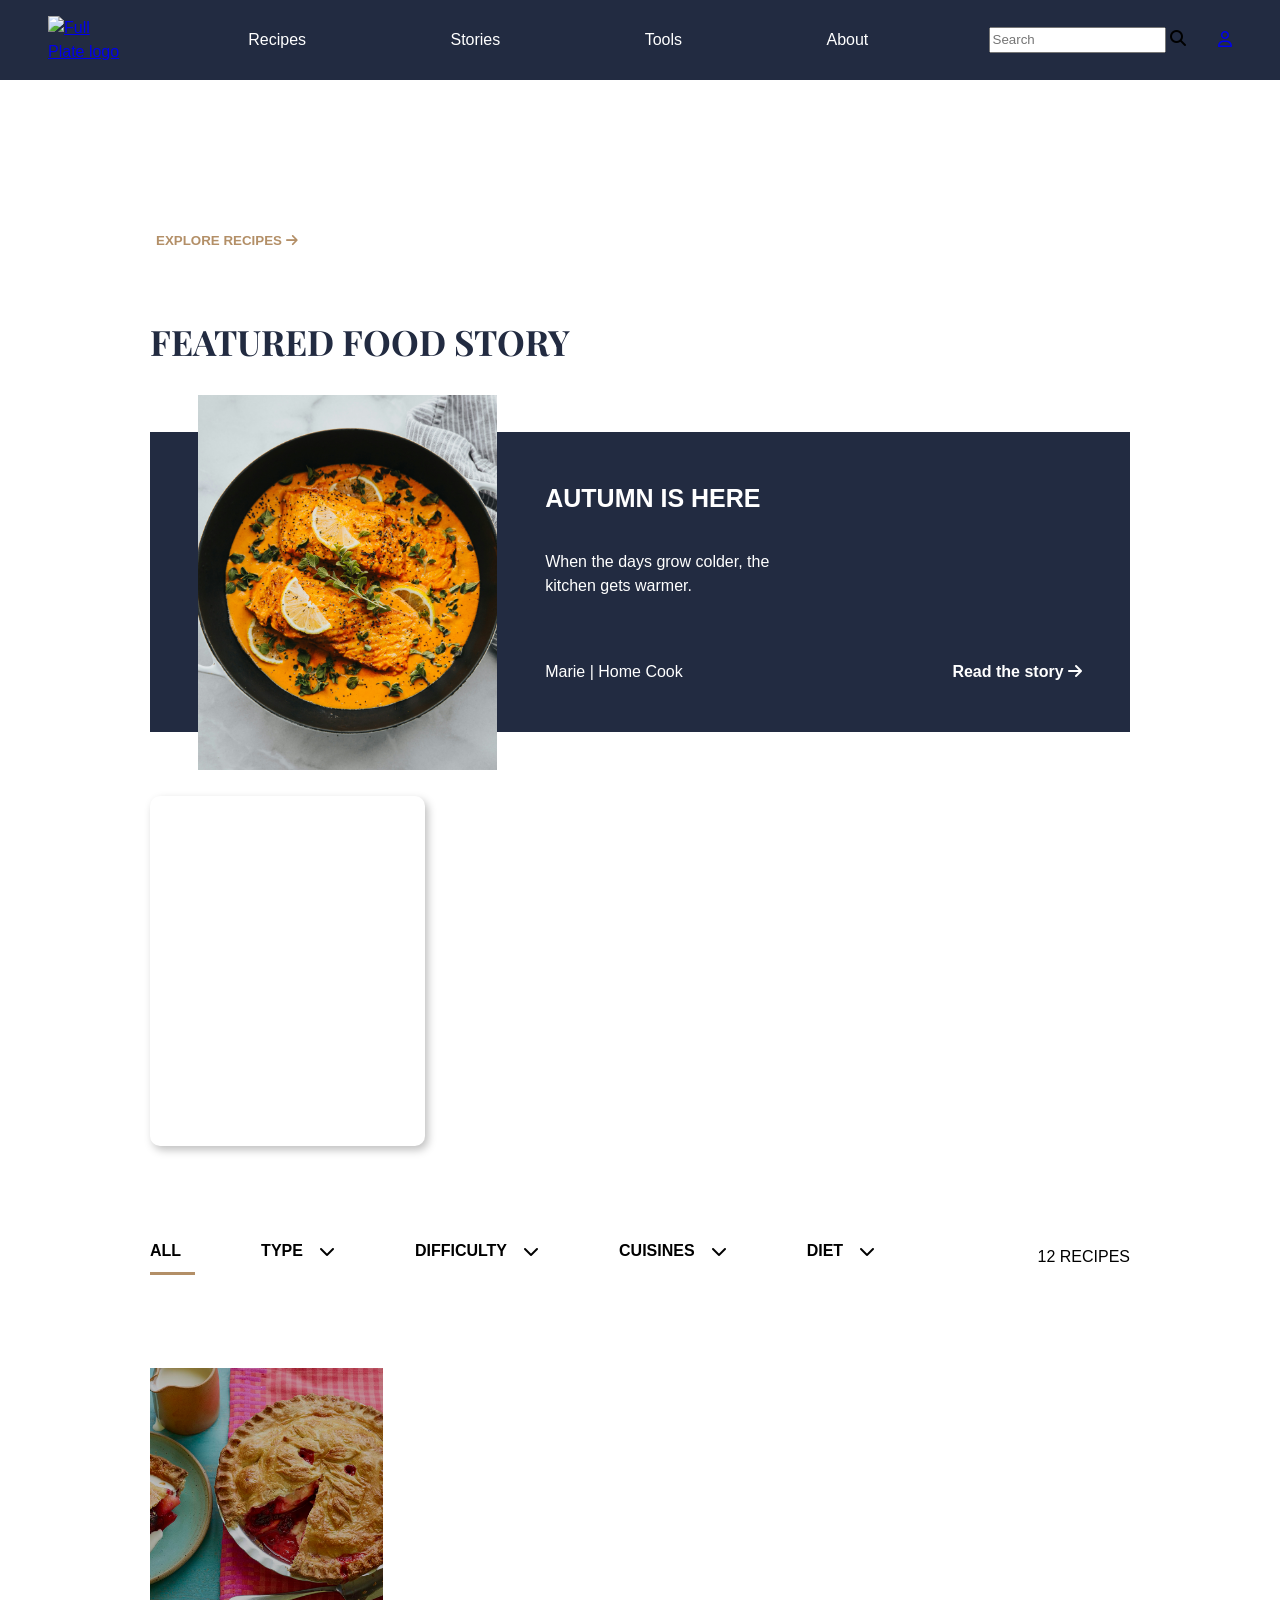
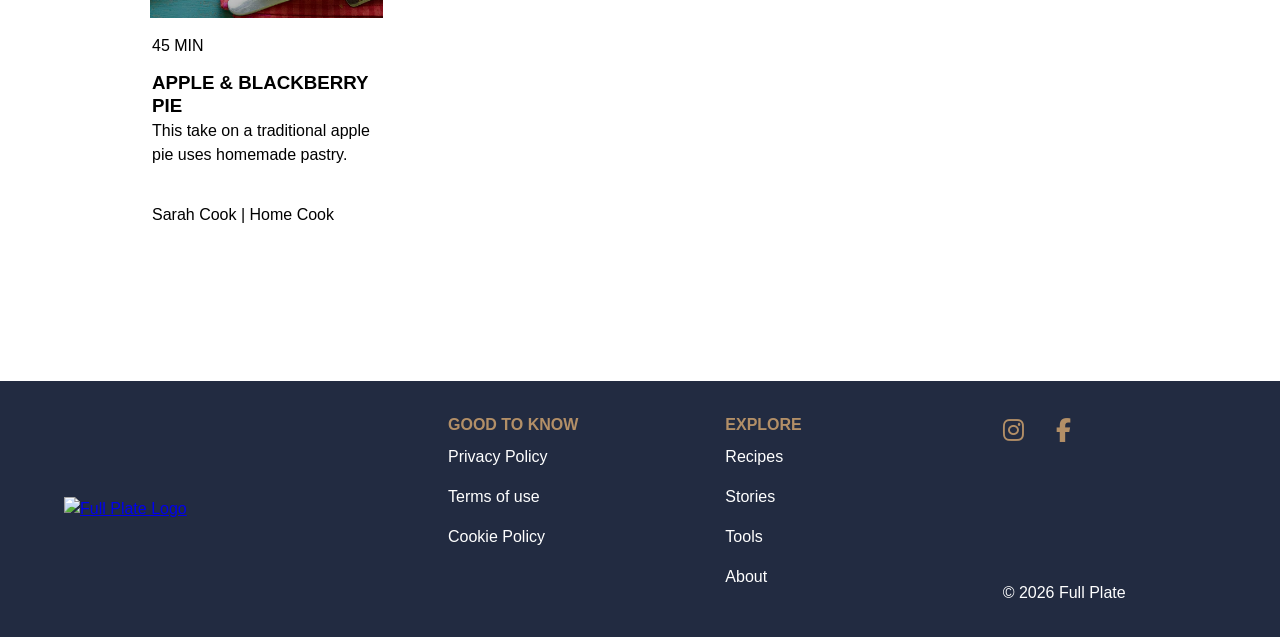
==== index.html @ bb994a10 "Recipe filter skabelon" ====
<!DOCTYPE html>
<html lang="en">

<head>
	<meta charset="UTF-8">
	<meta name="viewport" content="width=device-width, initial-scale=1.0">
	<link rel="stylesheet" href="./style.css">
	<link rel="stylesheet" href="https://cdnjs.cloudflare.com/ajax/libs/font-awesome/6.7.2/css/all.min.css">
	<script src="./assets/js/app.js" defer></script>
	<title>Full Plate</title>
</head>

<body>

	<header class="header">
		<nav class="nav">

			<!-- Logo -->
			<a href="#" class="logo">
				<img src="./assets/img/logo.svg" alt="Full Plate logo">
			</a>

			<!-- Navigation -->
			<ul class="nav-links">
				<li class="current-menu-item"><a href="#">Recipes</a></li>
				<li><a href="#">Stories</a></li>
				<li><a href="#">Tools</a></li>
				<li><a href="#">About</a></li>
			</ul>

			<!-- Search + login -->
			<div class="nav-actions">

				<div class="search">
					<input type="search" placeholder="Search">
					<i class="fa-solid fa-magnifying-glass"></i>
				</div>

				<a href="#" class="user-login">
					<i class="fa-regular fa-user"></i>
				</a>

			</div>

		</nav>
	</header>

	<main>

		<button class="btn"><a href="#" class="btn-arrow">EXPLORE RECIPES
				<i class="fa-solid fa-arrow-right"></i></a></button>


		<h2>FEATURED FOOD STORY</h2>
		<!-- Blå card boks -->
		<div class="blue-card">

			<img class="blue-card-img" src="./assets/img/autumn.jpg" alt="Autumn food">

			<div class="blue-box">

				<div class="blue-box-text">
					<h3>AUTUMN IS HERE</h3>
					<p>
						When the days grow colder, the<br>
						kitchen gets warmer.
					</p>
				</div>

				<div class="blue-box-bottom">
					<p>Marie | Home Cook</p>
					<a href="#" class="btn-arrow blue-card-link">
						Read the story
						<i class="fa-solid fa-arrow-right"></i>
					</a>
				</div>
			</div>

		</div>



		<!-- Focused Entry Points Card -->
		<div class="fep-card-container">
			<article class="fep-card-content">
				<div class="fep-card-text">
					<h3>CHICKEN W. LEMON</h3>
					<p>60 MIN | NIGELLA LAWSON</p>
				</div>
			</article>
			<!-- 		<article class="fep-card-content">
			<div class="fep-card-text">
				<h3>CHICKEN W. LEMON</h3>
				<p>60 MIN | NIGELLA LAWSON</p>
			</div>
		</article>
		<article class="fep-card-content">
			<div class="fep-card-text">
				<h3>CHICKEN W. LEMON</h3>
				<p>60 MIN | NIGELLA LAWSON</p>
			</div>
		</article>
		<article class="fep-card-content">
			<div class="fep-card-text">
				<h3>CHICKEN W. LEMON</h3>
				<p>60 MIN | NIGELLA LAWSON</p>
			</div>
		</article> -->
		</div>

		<!-- Filtre -->
		<div class="recipe-filter" aria-label="Filter recipes">
			<div class="recipe-filter-options">
				<button class="filter-button active" type="button">ALL</button>
				<button class="filter-button" type="button">TYPE<i class="fa-solid fa-chevron-down"></i></button>
				<button class="filter-button" type="button">DIFFICULTY<i class="fa-solid fa-chevron-down"></i></button>
				<button class="filter-button" type="button">CUISINES<i class="fa-solid fa-chevron-down"></i></button>
				<button class="filter-button" type="button">DIET<i class="fa-solid fa-chevron-down"></i></button>
			</div>
			<p class="recipe-count">12 RECIPES</p>
		</div>

		<!-- Cards til recipes -->
		<div class="recipes-cards-container">

			<article class="recipe-card">
				<div class="recipe-card-img"></div>
				<div class="recipe-card-text">
					<p>45 MIN</p>
					<h3>APPLE & BLACKBERRY PIE</h3>
					<p>This take on a traditional apple pie uses homemade pastry.</p>

					<div>
						<p>Sarah Cook | Home Cook</p>

						<a href="#" aria-label="Read Apple & Blackberry Pie">
							<i class="fa-solid fa-arrow-right"></i>
						</a>
					</div>
				</div>
			</article>
			<!-- 		<article class="recipe-card">
			<div class="recipe-card-img"></div>
			<div class="recipe-card-text">
				<p>45 MIN</p>
				<h3>APPLE & BLACKBERRY PIE</h3>
				<p>This take on a traditional apple pie uses homemade pastry.</p>

				<div>
					<p>Sarah Cook | Home Cook</p>

					<a href="#" aria-label="Read Apple & Blackberry Pie">
						<i class="fa-solid fa-arrow-right"></i>
					</a>
				</div>
			</div>
		</article>
		<article class="recipe-card">
			<div class="recipe-card-img"></div>
			<div class="recipe-card-text">
				<p>45 MIN</p>
				<h3>APPLE & BLACKBERRY PIE</h3>
				<p>This take on a traditional apple pie uses homemade pastry.</p>

				<div>
					<p>Sarah Cook | Home Cook</p>

					<a href="#" aria-label="Read Apple & Blackberry Pie">
						<i class="fa-solid fa-arrow-right"></i>
					</a>
				</div>
			</div>
		</article>
		<article class="recipe-card">
			<div class="recipe-card-img"></div>
			<div class="recipe-card-text">
				<p>45 MIN</p>
				<h3>APPLE & BLACKBERRY PIE</h3>
				<p>This take on a traditional apple pie uses homemade pastry.</p>

				<div>
					<p>Sarah Cook | Home Cook</p>

					<a href="#" aria-label="Read Apple & Blackberry Pie">
						<i class="fa-solid fa-arrow-right"></i>
					</a>
				</div>
			</div>
		</article> -->
		</div>
	</main>
	<footer class="site-footer">

		<div class="footer-content">

			<div class="footer-logo">
				<a href="index.html">
					<img src="./assets/img/full-plate-logo-offwhite.svg" alt="Full Plate Logo">
				</a>
			</div>

			<nav class="footer-column" aria-label="Good to know">
				<h3>GOOD TO KNOW</h3>

				<ul>
					<li><a href="#">Privacy Policy</a></li>
					<li><a href="#">Terms of use</a></li>
					<li><a href="#">Cookie Policy</a></li>
				</ul>
			</nav>

			<nav class="footer-column" aria-label="Explore">
				<h3>EXPLORE</h3>

				<ul>
					<li><a href="#">Recipes</a></li>
					<li><a href="#">Stories</a></li>
					<li><a href="#">Tools</a></li>
					<li><a href="#">About</a></li>
				</ul>
			</nav>

			<div class="footer-right">

				<div class="footer-socials">
					<a href="#" aria-label="Instagram">
						<i class="fa-brands fa-instagram"></i>
					</a>

					<a href="#" aria-label="Facebook">
						<i class="fa-brands fa-facebook-f"></i>
					</a>
				</div>

				<p>&copy; 2026 Full Plate</p>

			</div>

		</div>

	</footer>
</body>

</html>
---- style.css ----
/* Font */
@import url('https://fonts.googleapis.com/css2?family=Playfair+Display:ital,wght@0,400..900;1,400..900&display=swap');

/* General styling */
body {
    padding: 0;
    margin: 0;
    font-family: "Roboto", sans-serif;
}

* {
    box-sizing: border-box;
    line-height: 1.5;
    margin: 0;
}

main {
    max-width: 1200px;
    margin: 150px;
}

:root {
    --navy: #222B41;
    --offWhite: #FFFAEC;
    --camel: #B38F67;
    --white: #ffff;
    --black: #0000;
    --smallGap: 1rem;
    --mediumGap: 2rem;
    --largeGap: 3rem;
    --largestGap: 4rem;
    --h1Size: 60px;
    --h2Size: 35px;
    --h3Size: 25px;
}

/* Styling af  */
.btn {
    display: flex;
    gap: var(--mediumGap);
    border: none;
    background: none;
}

.btn-arrow {
    color: var(--camel);
    text-decoration: none;
    font-weight: 700;
    font-family: "Roboto", sans-serif;
}

/* Hover-effekt og markering af den aktive side i navigationen */
.current-menu-item a,
.current-menu-item a:hover {
    color: var(--camel);
}

/* Tekst styling */


h2 {
    font-size: var(--h2Size);
    margin: var(--largestGap) 0 var(--mediumGap) 0;
    color: var(--navy);
    font-family: "Playfair Display", serif;
}

/* Blå boks med billede */

.blue-card {
    display: flex;
    width: 100%;
    height: 300px;
    padding-left: var(--largeGap);
    background-color: var(--navy);

    /* så billedet ikke overlapper andet på siden */
    margin-top: var(--largestGap);
}

.blue-card-img {
    width: 50%;
    height: 375px;
    object-fit: cover;

    position: relative;
    top: -37.5px;
    /* Note til os selv - (fordi height på card er 300px og billedet er 375px) */
}

.blue-box {
    width: 100%;
    background-color: var(--navy);
    color: var(--white);
    padding: var(--largeGap);

    display: flex;
    flex-direction: column;
    justify-content: space-between;
}

.blue-box h3 {
    font-size: var(--h3Size);
    margin: 0 0 var(--mediumGap) 0;
}


.blue-box-bottom {
    display: flex;
    justify-content: space-between;
    align-items: center;
}

.btn-arrow.blue-card-link {
    color: var(--white);
    text-decoration: none;
}

.btn-arrow.blue-card-link:hover {
    color: var(--camel);
    transform: translateY(-3px);
    transition: all 0.3s ease;
}

/* Blå boks slutter */

/* Header start */


.header {
    width: 100%;
    background-color: var(--navy);
    padding: var(--smallGap) var(--largeGap);
}

.nav {
    display: flex;
    align-items: center;
    gap: var(--largeGap);
}

.logo img {
    width: 80px;
    display: block;
}

.nav-links {
    display: flex;
    align-items: center;
    justify-content: space-around;
    flex: 1;

    list-style: none;
    margin: 0;
    padding: 0;
}

.nav-links a {
    color: var(--white);
    text-decoration: none;
}

.nav-links a:hover {
    color: var(--camel);
}

.nav-actions {
    display: flex;
    align-items: center;
    gap: var(--mediumGap);
}

/* header slut */
/* Focused Entry Points cards */
.fep-card-container {
    display: grid;
    grid-template-columns: repeat(4, 275px);
    width: 100%;
    max-width: none;
    justify-content: space-between;
    margin-top: var(--largestGap);
}

.fep-card-content {
    position: relative;
    height: 350px;
    background-image: linear-gradient(rgba(0, 0, 0, 0.4)), url("./assets/img/chicken\ in\ a\ pot.jpg");
    background-size: cover;
    background-position: center;
    background-repeat: no-repeat;
    border-radius: 10px;
    overflow: hidden;
    box-shadow: 3px 4px 8px rgba(0, 0, 0, 0.25);
}

.fep-card-text {
    position: absolute;
    left: 20px;
    right: 20px;
    bottom: 30px;
    z-index: 1;
    color: white;
}

.fep-card-text h3 {
    margin: 0 0 5px;
    font-size: larger;
    font-weight: 700;
}

.fep-card-text p {
    margin: 0;
    font-weight: 400;
    font-size: small;
}

/* Recipe cards */
/* Placering af alle recipe cards */
.recipes-cards-container {
    display: grid;
    grid-template-columns: repeat(4, 1fr);
    gap: var(--smallGap);
    width: 100%;
}

/* Det enkelte card */
.recipe-card {
    width: 100%;
}

/* Cardets billede */
.recipe-card-img {
    width: 100%;
    height: 250px;
    background-image:
        linear-gradient(rgba(0, 0, 0, 0.25), rgba(0, 0, 0, 0.25)),
        url("./assets/img/apple_and_blackberry_pie_80942_16x9.jpg");
    background-size: cover;
    background-position: center;
    background-repeat: no-repeat;
}

.recipe-card-text {
    padding: 16px 2px 0;
}

.recipe-card-text>p:first-child {
    margin: 0 0 14px;
    font-weight: 400;
}

.recipe-card-text h3 {
    margin: 0 0 2px;
    line-height: 1.2;
    font-weight: 600;
}

.recipe-card-text>p:nth-of-type(2) {
    min-height: 48px;
    margin: 0 0 16px;
}

.recipe-card-text>div {
    display: flex;
    align-items: center;
    justify-content: space-between;
    gap: var(--smallGap);
    padding-top: 14px;
    border-top: 1px solid var(--black);
}

.recipe-card-text>div p {
    margin: 0;
}

.recipe-card-text>div a {
    color: var(--black);
    font-size: 22px;
    text-decoration: none;
}

/* Recipe filter */
.recipe-filter {
    display: flex;
    align-items: center;
    justify-content: space-between;
    width: 100%;
    padding: 28px 0;
    border-top: 1px solid var(--black);
    border-bottom: 1px solid var(--black);
    margin: var(--largestGap) 0;
}

.recipe-filter-options {
    display: flex;
    align-items: center;
    gap: 80px;
}

.filter-button {
    position: relative;
    display: flex;
    align-items: center;
    gap: var(--smallGap);
    padding: 0 0 12px;
    color: black;
    background: none;
    border: none;
    font-family: inherit;
    font-weight: 600;
    font-size: 16px;
    cursor: pointer;
}

.filter-button i {
    font-size: 16px;
}

.filter-button.active::after {
    content: "";
    position: absolute;
    left: 0;
    bottom: 0;
    width: 45px;
    height: 3px;
    background-color: var(--camel);
}

.recipe-count {
    margin: 0;
    font-weight: 400;
    white-space: nowrap;
    font-size: 16px;
}

/* Footer */
.site-footer {
    background-color: var(--navy);
    color: var(--white);
    padding: 32px 5%;
}

.footer-content {
    display: grid;
    grid-template-columns: 1.5fr 1fr 1fr 1fr;
    gap: var(--largestGap);

    width: 100%;
    max-width: 1400px;
    min-height: 170px;
    margin: 0 auto;
}

.footer-logo {
    display: flex;
    align-items: center;
}

.footer-logo img {
    width: 145px;
    height: auto;
    display: block;
}

.footer-column h3 {
    margin: 0 0 8px;
    color: var(--camel);
    font-size: 16px;
    font-weight: 600;
}

.footer-column ul {
    margin: 0;
    padding: 0;
    list-style: none;
}

.footer-column li {
    margin-bottom: var(--smallGap);
}

.footer-column a {
    color: white;
    text-decoration: none;
}

.footer-column a:hover {
    color: #c79b61;
}

.footer-right {
    display: flex;
    flex-direction: column;
    justify-content: space-between;
}

.footer-socials {
    display: flex;
    gap: var(--mediumGap);
}

.footer-socials a {
    color: var(--camel);
    font-size: 24px;
    text-decoration: none;
}

.footer-socials a:hover {
    color: var(--white);
}

.footer-right p {
    margin: 0;
}
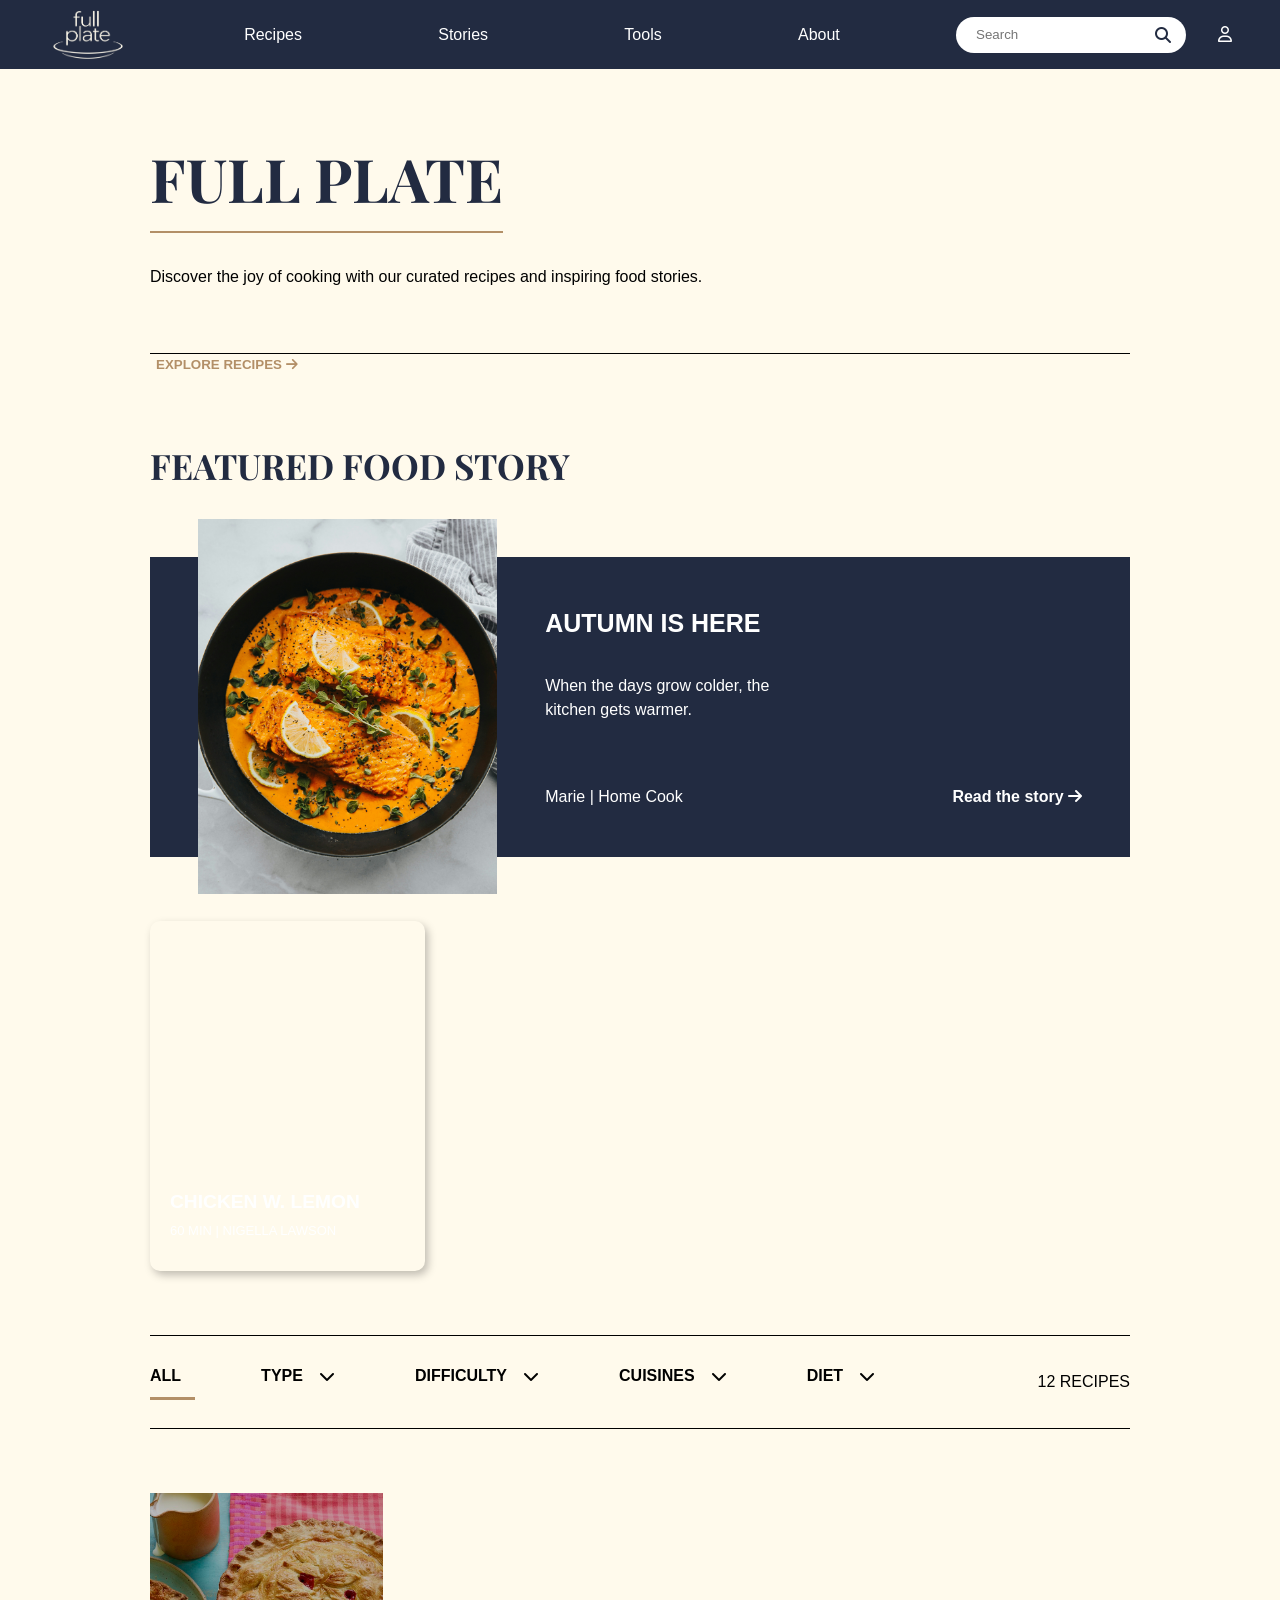
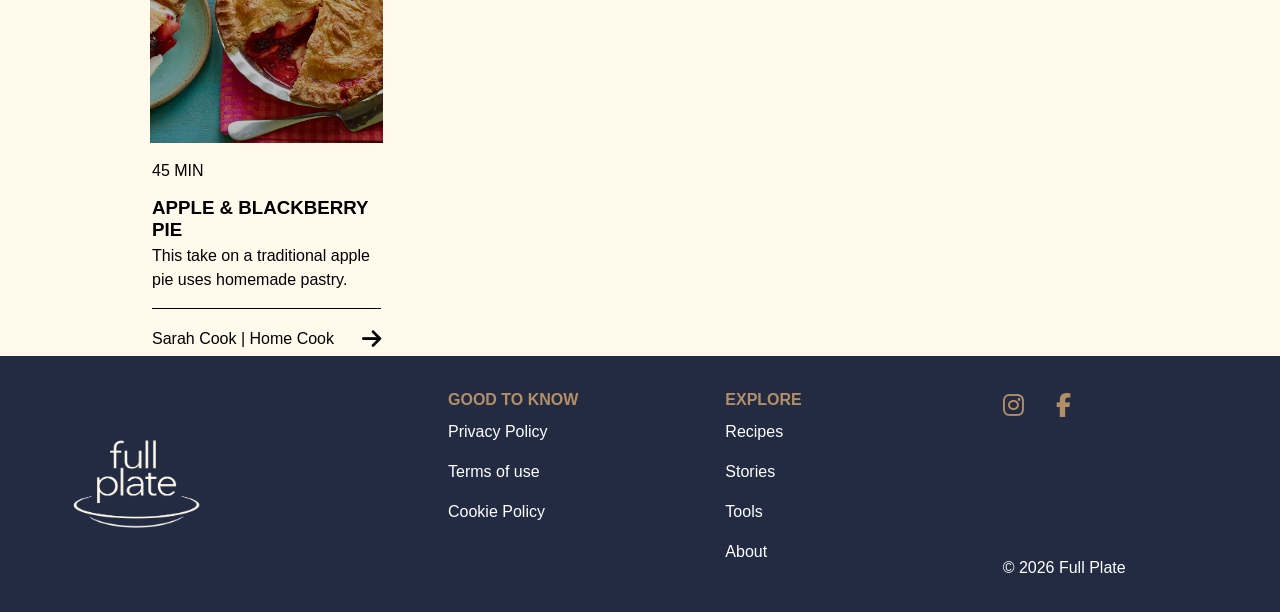
==== commit 2a325a22: "Merge pull request #12 from Freja137/FREJA Recipe filter skabelon" ====
--- a/index.html
+++ b/index.html
@@ -17,7 +17,7 @@
 
 			<!-- Logo -->
 			<a href="#" class="logo">
-				<img src="./assets/img/logo.svg" alt="Full Plate logo">
+				<img src="./assets/img/fullplate-logo-offwhite.svg" alt="Full Plate logo">
 			</a>
 
 			<!-- Navigation -->
@@ -46,6 +46,13 @@
 	</header>
 
 	<main>
+
+		<article class="hero">
+			<div class="hero-text">
+				<h1>FULL PLATE</h1>
+				<p>Discover the joy of cooking with our curated recipes and inspiring food stories.</p>
+			</div>
+		</article>
 
 		<button class="btn"><a href="#" class="btn-arrow">EXPLORE RECIPES
 				<i class="fa-solid fa-arrow-right"></i></a></button>
@@ -195,7 +202,7 @@
 
 			<div class="footer-logo">
 				<a href="index.html">
-					<img src="./assets/img/full-plate-logo-offwhite.svg" alt="Full Plate Logo">
+					<img src="./assets/img/fullplate-logo-offwhite.svg" alt="Full Plate Logo">
 				</a>
 			</div>
 
--- a/style.css
+++ b/style.css
@@ -6,6 +6,7 @@
     padding: 0;
     margin: 0;
     font-family: "Roboto", sans-serif;
+    background-color: var(--offWhite);
 }
 
 * {
@@ -16,7 +17,7 @@
 
 main {
     max-width: 1200px;
-    margin: 150px;
+    margin: 0 150px;
 }
 
 :root {
@@ -24,7 +25,7 @@
     --offWhite: #FFFAEC;
     --camel: #B38F67;
     --white: #ffff;
-    --black: #0000;
+    --black: #000000;
     --smallGap: 1rem;
     --mediumGap: 2rem;
     --largeGap: 3rem;
@@ -34,7 +35,7 @@
     --h3Size: 25px;
 }
 
-/* Styling af  */
+/* Styling af */
 .btn {
     display: flex;
     gap: var(--mediumGap);
@@ -57,6 +58,16 @@
 
 /* Tekst styling */
 
+h1 {
+    font-size: var(--h1Size);
+    margin: var(--largestGap) 0 var(--mediumGap) 0;
+    color: var(--navy);
+    font-family: "Playfair Display", serif;
+
+    width: fit-content;
+    border-bottom: 2px solid var(--camel);
+    padding-bottom: 0.5rem;
+}
 
 h2 {
     font-size: var(--h2Size);
@@ -65,6 +76,13 @@
     font-family: "Playfair Display", serif;
 }
 
+
+/* hero start */
+.hero {
+    border-bottom: 1px solid var(--black);
+    padding-bottom: var(--largestGap);
+}
+
 /* Blå boks med billede */
 
 .blue-card {
@@ -130,7 +148,38 @@
 .header {
     width: 100%;
     background-color: var(--navy);
-    padding: var(--smallGap) var(--largeGap);
+    padding: 0.5rem var(--largeGap);
+
+
+    position: sticky;
+    top: 0;
+    z-index: 1000;
+
+    transition: background-color 0.3s ease;
+}
+
+/* når man scroller */
+
+.header.scrolled {
+    background-color: rgba(61, 60, 60, 0.15);
+
+}
+
+/* Navigation og ikon bliver camel */
+.header.scrolled .nav-links a {
+    color: var(--camel);
+}
+
+.header.scrolled .user-login {
+    color: var(--camel);
+}
+
+.header.scrolled .nav-links a:hover {
+    color: var(--white);
+}
+
+.header.scrolled .user-login:hover {
+    color: var(--white);
 }
 
 .nav {
@@ -164,10 +213,40 @@
     color: var(--camel);
 }
 
+.user-login:hover {
+    color: var(--camel);
+}
+
 .nav-actions {
     display: flex;
     align-items: center;
     gap: var(--mediumGap);
+}
+
+.search {
+    position: relative;
+}
+
+.search input {
+    width: 230px;
+    padding: 8px 40px 8px 20px;
+    border: none;
+    border-radius: 30px;
+    background-color: var(--white);
+    outline: none;
+}
+
+.search i {
+    position: absolute;
+    right: 15px;
+    top: 50%;
+    transform: translateY(-50%);
+    color: var(--navy);
+}
+
+.user-login {
+    color: var(--white);
+    text-decoration: none;
 }
 
 /* header slut */
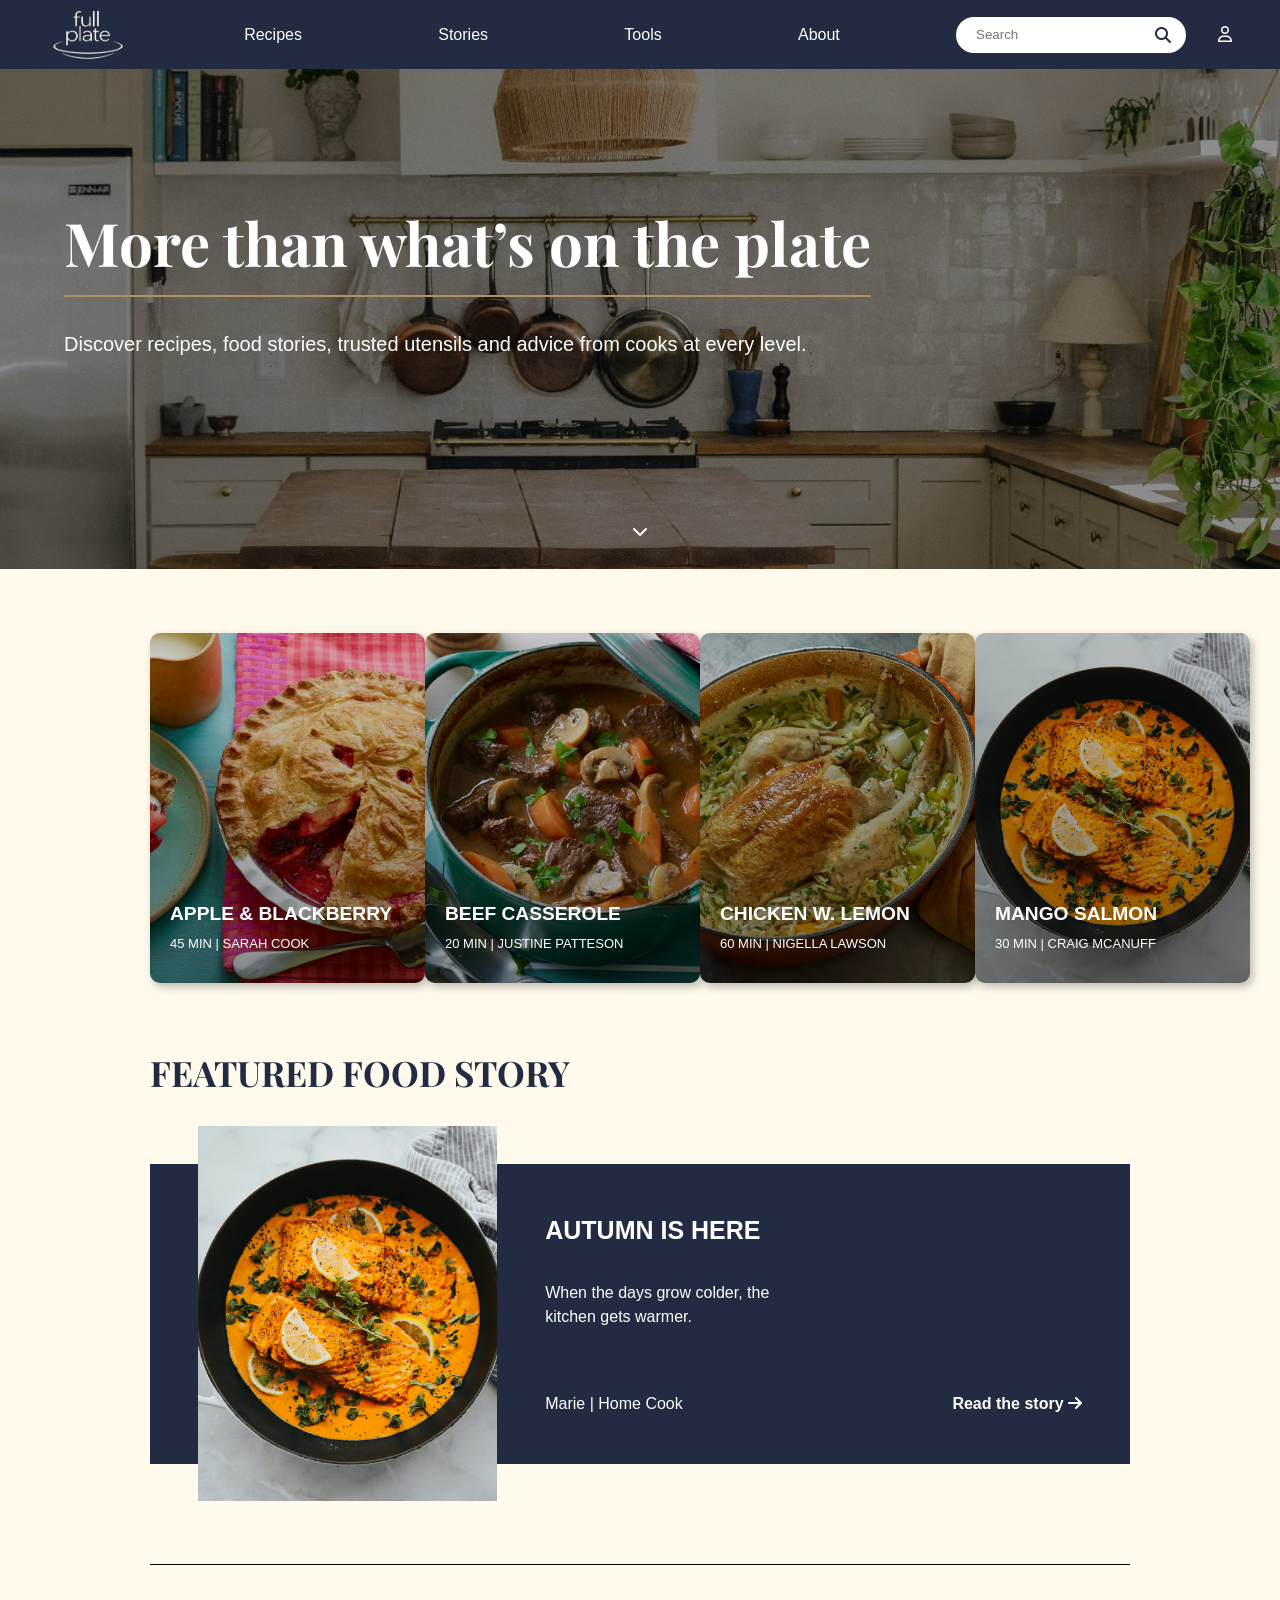
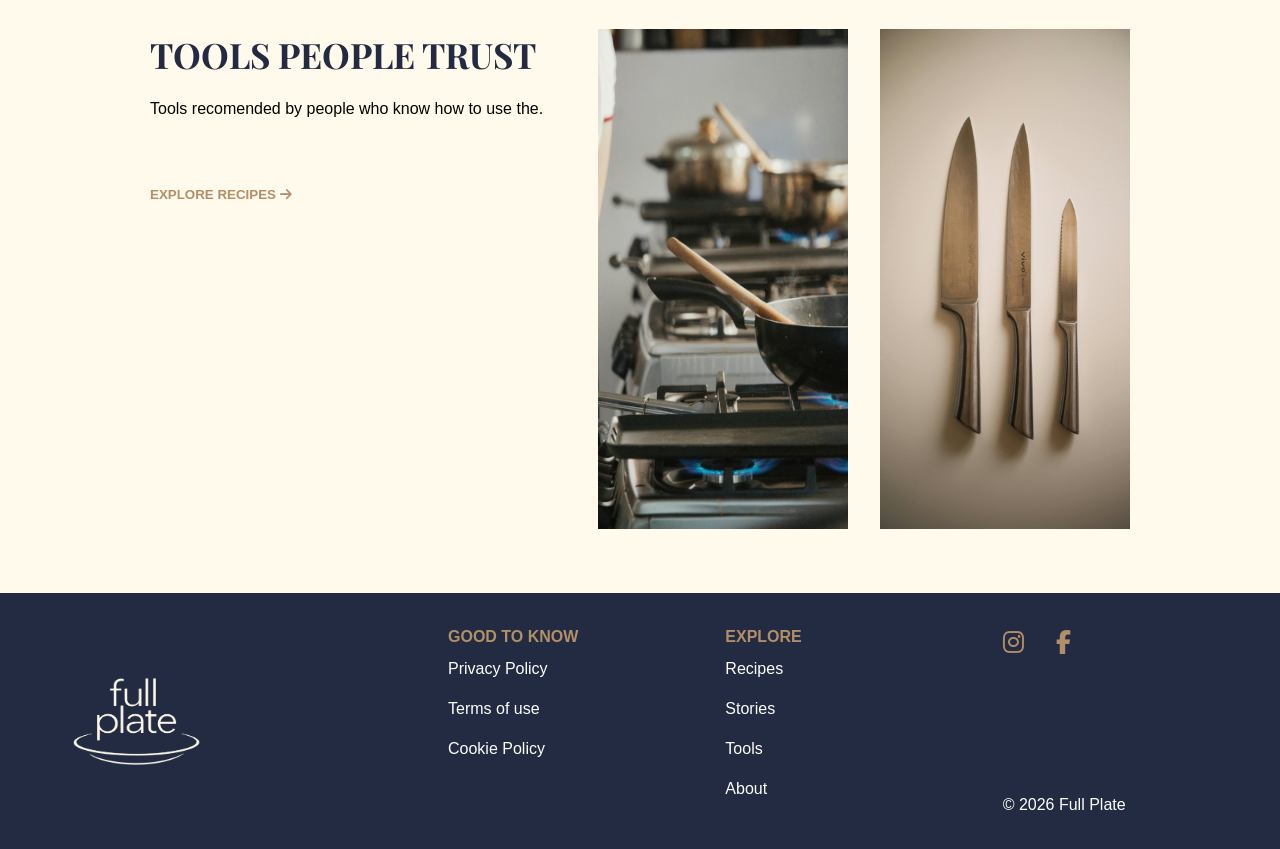
==== commit 04212018: "Færdig med Home page og start på recipe" ====
--- a/index.html
+++ b/index.html
@@ -11,7 +11,6 @@
 </head>
 
 <body>
-
 	<header class="header">
 		<nav class="nav">
 
@@ -22,7 +21,7 @@
 
 			<!-- Navigation -->
 			<ul class="nav-links">
-				<li class="current-menu-item"><a href="#">Recipes</a></li>
+				<li><a href="#">Recipes</a></li>
 				<li><a href="#">Stories</a></li>
 				<li><a href="#">Tools</a></li>
 				<li><a href="#">About</a></li>
@@ -45,18 +44,55 @@
 		</nav>
 	</header>
 
-	<main>
+	<section class="hero-homepage">
 
-		<article class="hero">
-			<div class="hero-text">
-				<h1>FULL PLATE</h1>
-				<p>Discover the joy of cooking with our curated recipes and inspiring food stories.</p>
-			</div>
-		</article>
+		<div class="hero-homepage-text">
+			<h1>More than what’s on the plate</h1>
 
-		<button class="btn"><a href="#" class="btn-arrow">EXPLORE RECIPES
-				<i class="fa-solid fa-arrow-right"></i></a></button>
+			<p>
+				Discover recipes, food stories, trusted utensils and advice
+				from cooks at every level.
+			</p>
+		</div>
 
+		<a href="#homepage-content" class="hero-scroll" aria-label="Scroll down">
+			<i class="fa-solid fa-chevron-down"></i>
+		</a>
+
+	</section>
+	<main id="homepage-content">
+		<!-- Focused Entry Points Card -->
+		<div class="fep-card-container">
+			<article class="fep-card-content">
+				<img class="fep-card-img" src="./assets/img/apple_and_blackberry_pie_80942_16x9.jpg"
+					alt="Apple and Blackberry Pie">
+				<div class="fep-card-text">
+					<h3>APPLE & BLACKBERRY</h3>
+					<p>45 MIN | SARAH COOK</p>
+				</div>
+			</article>
+			<article class="fep-card-content">
+				<img class="fep-card-img" src="./assets/img/beef casserole.jpg" alt="">
+				<div class="fep-card-text">
+					<h3>BEEF CASSEROLE</h3>
+					<p>20 MIN | JUSTINE PATTESON</p>
+				</div>
+			</article>
+			<article class="fep-card-content">
+				<img class="fep-card-img" src="./assets/img/chicken in a pot.jpg" alt="Chicken with lemon">
+				<div class="fep-card-text">
+					<h3>CHICKEN W. LEMON</h3>
+					<p>60 MIN | NIGELLA LAWSON</p>
+				</div>
+			</article>
+			<article class="fep-card-content">
+				<img class="fep-card-img" src="./assets/img/autumn.jpg" alt="">
+				<div class="fep-card-text">
+					<h3>MANGO SALMON</h3>
+					<p>30 MIN | CRAIG MCANUFF</p>
+				</div>
+			</article>
+		</div>
 
 		<h2>FEATURED FOOD STORY</h2>
 		<!-- Blå card boks -->
@@ -82,119 +118,22 @@
 					</a>
 				</div>
 			</div>
-
 		</div>
 
+		<section class="tools-homepage">
+			<article>
+				<h2>TOOLS PEOPLE TRUST</h2>
+				<p>Tools recomended by people who know how to use the.</p>
+				<button class="btn"><a href="#" class="btn-arrow">EXPLORE RECIPES
+						<i class="fa-solid fa-arrow-right"></i></a></button>
+			</article>
+			<div class="tool-img-container">
+				<img class="tool-img-hp" src="./assets/img/david-mendoza-pABS6t4UfVU-unsplash.jpg" alt="">
+				<img class="tool-img-hp" src="./assets/img/cosmin-ursea-_OczI1R8kBI-unsplash.jpg" alt="">
+			</div>
 
+		</section>
 
-		<!-- Focused Entry Points Card -->
-		<div class="fep-card-container">
-			<article class="fep-card-content">
-				<div class="fep-card-text">
-					<h3>CHICKEN W. LEMON</h3>
-					<p>60 MIN | NIGELLA LAWSON</p>
-				</div>
-			</article>
-			<!-- 		<article class="fep-card-content">
-			<div class="fep-card-text">
-				<h3>CHICKEN W. LEMON</h3>
-				<p>60 MIN | NIGELLA LAWSON</p>
-			</div>
-		</article>
-		<article class="fep-card-content">
-			<div class="fep-card-text">
-				<h3>CHICKEN W. LEMON</h3>
-				<p>60 MIN | NIGELLA LAWSON</p>
-			</div>
-		</article>
-		<article class="fep-card-content">
-			<div class="fep-card-text">
-				<h3>CHICKEN W. LEMON</h3>
-				<p>60 MIN | NIGELLA LAWSON</p>
-			</div>
-		</article> -->
-		</div>
-
-		<!-- Filtre -->
-		<div class="recipe-filter" aria-label="Filter recipes">
-			<div class="recipe-filter-options">
-				<button class="filter-button active" type="button">ALL</button>
-				<button class="filter-button" type="button">TYPE<i class="fa-solid fa-chevron-down"></i></button>
-				<button class="filter-button" type="button">DIFFICULTY<i class="fa-solid fa-chevron-down"></i></button>
-				<button class="filter-button" type="button">CUISINES<i class="fa-solid fa-chevron-down"></i></button>
-				<button class="filter-button" type="button">DIET<i class="fa-solid fa-chevron-down"></i></button>
-			</div>
-			<p class="recipe-count">12 RECIPES</p>
-		</div>
-
-		<!-- Cards til recipes -->
-		<div class="recipes-cards-container">
-
-			<article class="recipe-card">
-				<div class="recipe-card-img"></div>
-				<div class="recipe-card-text">
-					<p>45 MIN</p>
-					<h3>APPLE & BLACKBERRY PIE</h3>
-					<p>This take on a traditional apple pie uses homemade pastry.</p>
-
-					<div>
-						<p>Sarah Cook | Home Cook</p>
-
-						<a href="#" aria-label="Read Apple & Blackberry Pie">
-							<i class="fa-solid fa-arrow-right"></i>
-						</a>
-					</div>
-				</div>
-			</article>
-			<!-- 		<article class="recipe-card">
-			<div class="recipe-card-img"></div>
-			<div class="recipe-card-text">
-				<p>45 MIN</p>
-				<h3>APPLE & BLACKBERRY PIE</h3>
-				<p>This take on a traditional apple pie uses homemade pastry.</p>
-
-				<div>
-					<p>Sarah Cook | Home Cook</p>
-
-					<a href="#" aria-label="Read Apple & Blackberry Pie">
-						<i class="fa-solid fa-arrow-right"></i>
-					</a>
-				</div>
-			</div>
-		</article>
-		<article class="recipe-card">
-			<div class="recipe-card-img"></div>
-			<div class="recipe-card-text">
-				<p>45 MIN</p>
-				<h3>APPLE & BLACKBERRY PIE</h3>
-				<p>This take on a traditional apple pie uses homemade pastry.</p>
-
-				<div>
-					<p>Sarah Cook | Home Cook</p>
-
-					<a href="#" aria-label="Read Apple & Blackberry Pie">
-						<i class="fa-solid fa-arrow-right"></i>
-					</a>
-				</div>
-			</div>
-		</article>
-		<article class="recipe-card">
-			<div class="recipe-card-img"></div>
-			<div class="recipe-card-text">
-				<p>45 MIN</p>
-				<h3>APPLE & BLACKBERRY PIE</h3>
-				<p>This take on a traditional apple pie uses homemade pastry.</p>
-
-				<div>
-					<p>Sarah Cook | Home Cook</p>
-
-					<a href="#" aria-label="Read Apple & Blackberry Pie">
-						<i class="fa-solid fa-arrow-right"></i>
-					</a>
-				</div>
-			</div>
-		</article> -->
-		</div>
 	</main>
 	<footer class="site-footer">
 
--- a/style.css
+++ b/style.css
@@ -40,6 +40,7 @@
     display: flex;
     gap: var(--mediumGap);
     border: none;
+    padding: 0;
     background: none;
 }
 
@@ -263,13 +264,24 @@
 .fep-card-content {
     position: relative;
     height: 350px;
-    background-image: linear-gradient(rgba(0, 0, 0, 0.4)), url("./assets/img/chicken\ in\ a\ pot.jpg");
-    background-size: cover;
-    background-position: center;
-    background-repeat: no-repeat;
     border-radius: 10px;
     overflow: hidden;
     box-shadow: 3px 4px 8px rgba(0, 0, 0, 0.25);
+}
+
+.fep-card-img {
+    display: block;
+    width: 100%;
+    height: 100%;
+    object-fit: cover;
+    object-position: center;
+}
+
+.fep-card-content::after {
+    content: "";
+    position: absolute;
+    inset: 0;
+    background: linear-gradient(to bottom, rgba(0, 0, 0, 0.15), rgba(0, 0, 0, 0.45));
 }
 
 .fep-card-text {
@@ -300,6 +312,7 @@
     grid-template-columns: repeat(4, 1fr);
     gap: var(--smallGap);
     width: 100%;
+    margin-bottom: var(--largestGap.);
 }
 
 /* Det enkelte card */
@@ -311,12 +324,8 @@
 .recipe-card-img {
     width: 100%;
     height: 250px;
-    background-image:
-        linear-gradient(rgba(0, 0, 0, 0.25), rgba(0, 0, 0, 0.25)),
-        url("./assets/img/apple_and_blackberry_pie_80942_16x9.jpg");
-    background-size: cover;
+    object-fit: cover;
     background-position: center;
-    background-repeat: no-repeat;
 }
 
 .recipe-card-text {
@@ -490,4 +499,104 @@
 
 .footer-right p {
     margin: 0;
-}+}
+
+/* ISABELLA START */
+/* Food stories start */
+
+/* Food stories slut */
+/* ISABELLA SLUT */
+
+/* FREJA START */
+/* HP start */
+.hero-homepage {
+    position: relative;
+    align-items: center;
+    width: 100%;
+    min-height: 500px;
+    padding: var(--largestGap);
+    background-image: linear-gradient(rgba(0, 0, 0, 0.42), rgba(0, 0, 0, 0.42)), url("./assets/img/sosey-interiors-YABErdnJPGc-unsplash.jpg");
+    background-size: cover;
+    background-position: center;
+    background-repeat: no-repeat;
+}
+
+.hero-homepage-text h1 {
+    color: var(--white);
+    font-size: var(--h1Size);
+}
+
+.hero-homepage-text p {
+    font-size: 20px;
+    font-weight: 300;
+}
+
+.hero-homepage-text {
+    width: 100%;
+    max-width: 900px;
+    color: var(--white);
+}
+
+.hero-scroll i {
+    animation: bounce 1.5s ease-in-out infinite;
+}
+
+.hero-scroll {
+    color: var(--white);
+    position: absolute;
+    bottom: 25px;
+    left: 50%;
+    transform: translateX(-50%);
+    text-decoration: none;
+    opacity: 1;
+    transition: opacity 0.4s ease;
+}
+
+/* Hoppende pil */
+@keyframes bounce {
+
+    0%,
+    100% {
+        transform: translateY(0);
+    }
+
+    50% {
+        transform: translateY(10px);
+    }
+}
+
+.scrolled {
+    opacity: 0;
+    pointer-events: none;
+}
+
+.tools-homepage {
+    display: flex;
+    justify-content: space-between;
+    margin-bottom: var(--largestGap);
+    margin-top: 100px;
+    padding-top: var(--largestGap);
+    border-top: 1px solid var(--black);
+}
+
+.tools-homepage h2 {
+    margin-top: 0;
+    margin-bottom: var(--smallGap);
+}
+
+.tool-img-container {
+    display: flex;
+    gap: var(--mediumGap);
+}
+
+.tool-img-hp {
+    width: 250px;
+    height: 500px;
+}
+
+.tools-homepage p {
+    padding-bottom: var(--largestGap);
+}
+
+/* HP slut */
+/* FREJA SLUT */
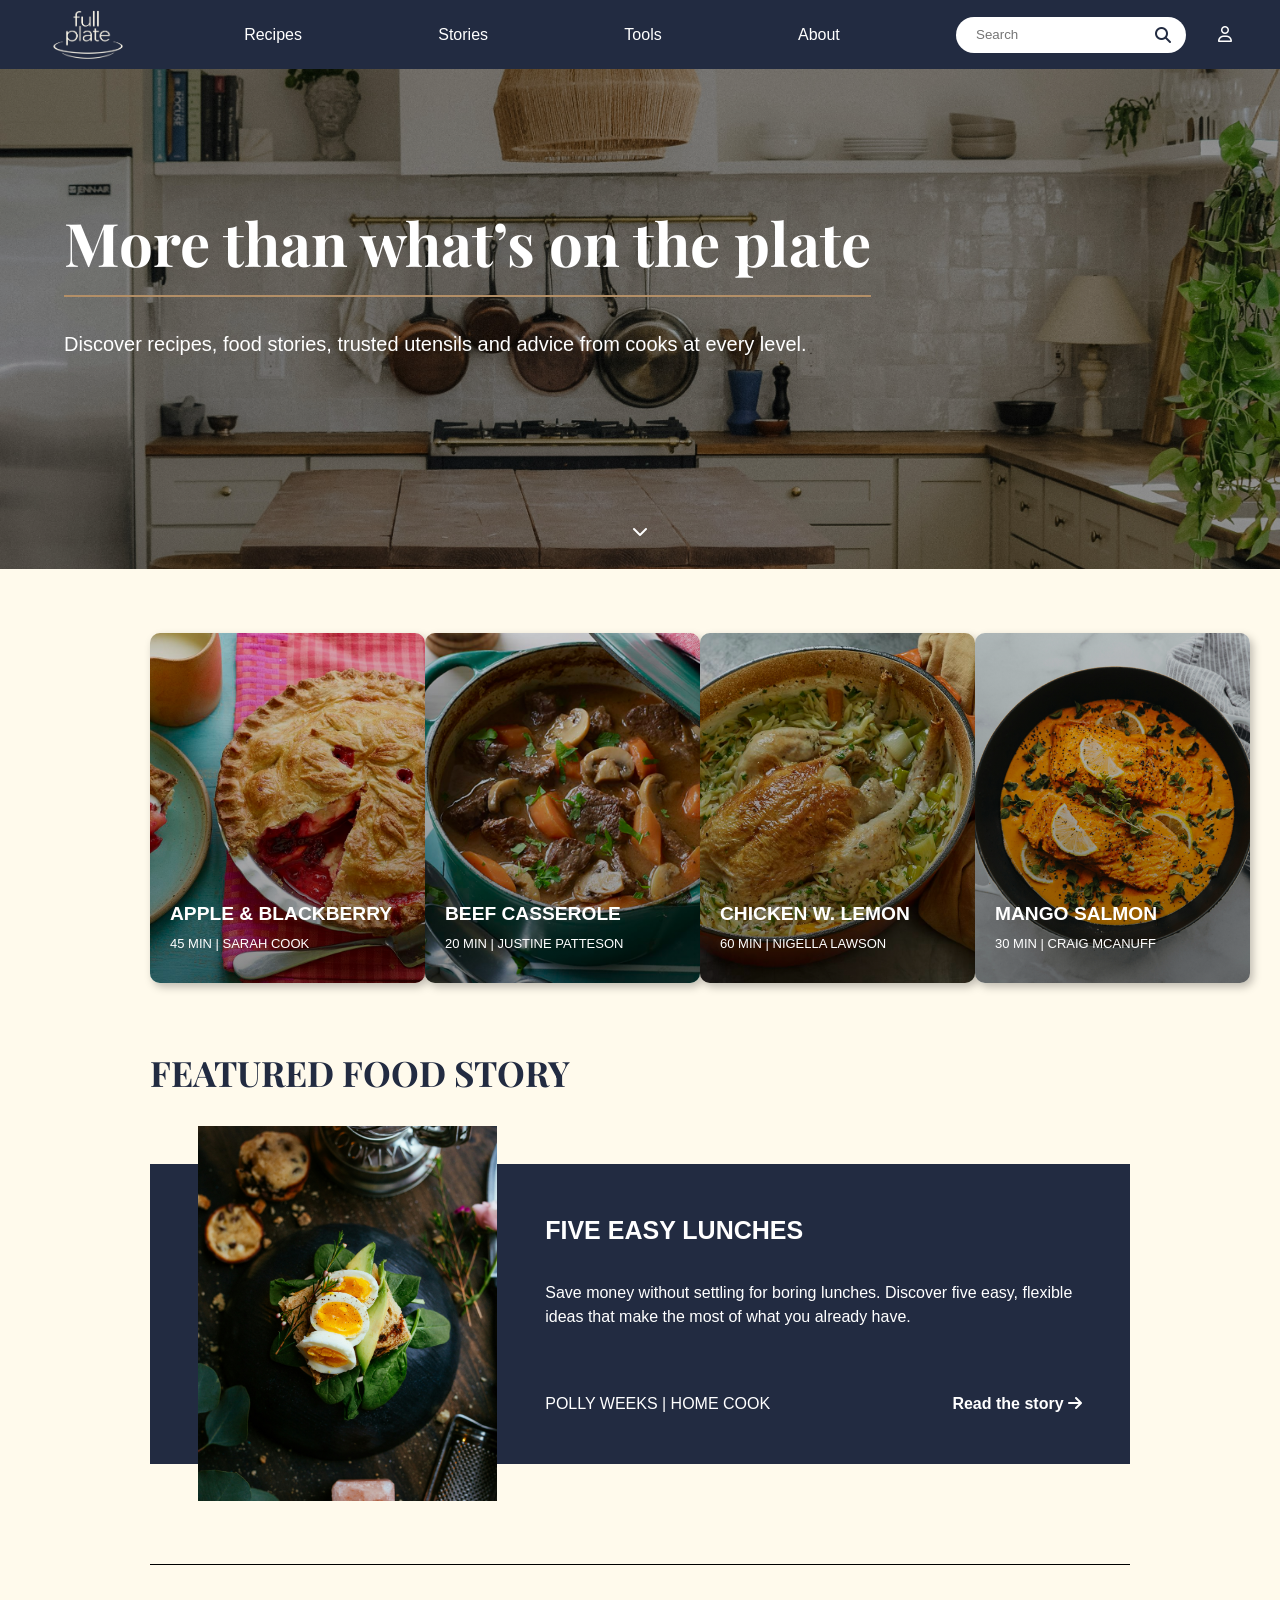
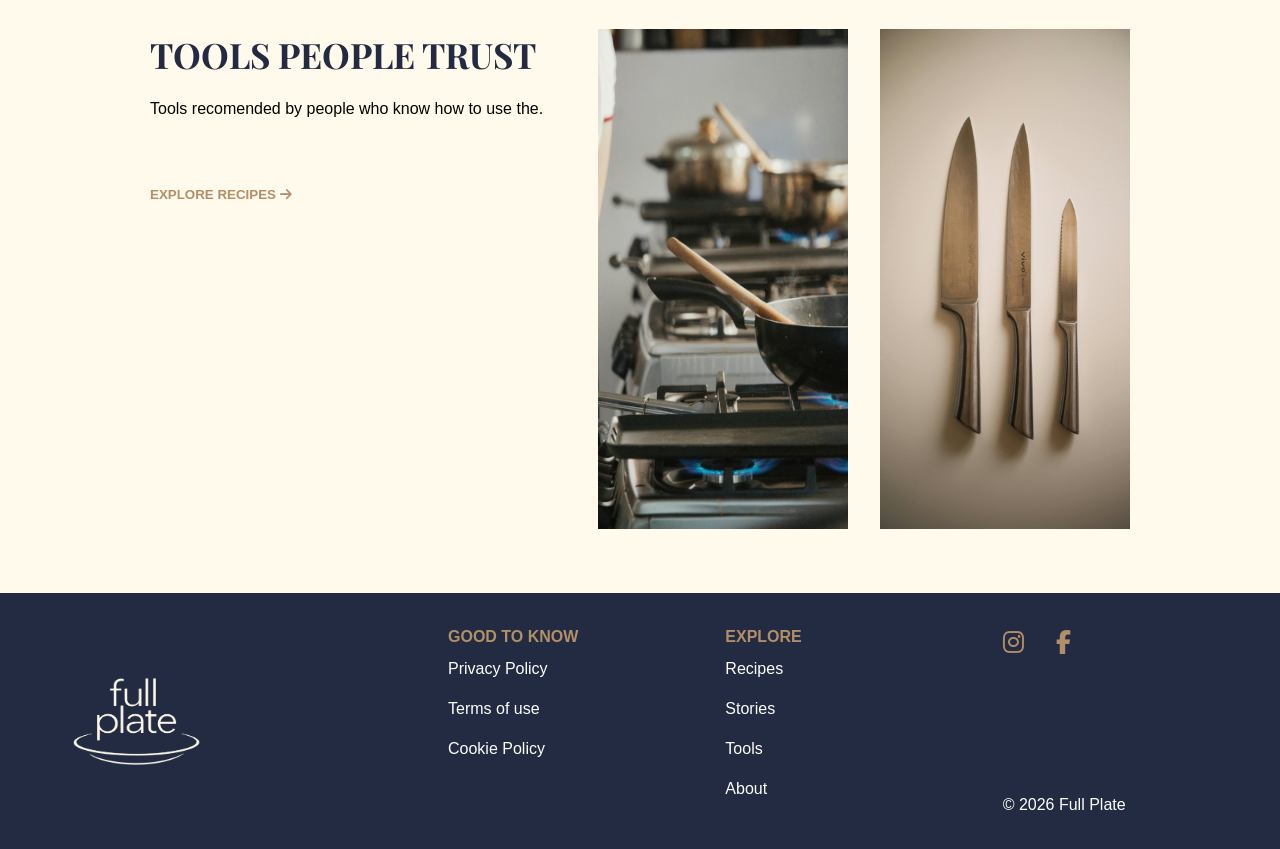
==== commit 34c5a661: "Tilføjede hover effekt på focused entry point cards" ====
--- a/index.html
+++ b/index.html
@@ -21,8 +21,8 @@
 
 			<!-- Navigation -->
 			<ul class="nav-links">
-				<li><a href="#">Recipes</a></li>
-				<li><a href="#">Stories</a></li>
+				<li><a href="./recipes.html">Recipes</a></li>
+				<li><a href="./food-stories.html">Stories</a></li>
 				<li><a href="#">Tools</a></li>
 				<li><a href="#">About</a></li>
 			</ul>
@@ -63,55 +63,55 @@
 	<main id="homepage-content">
 		<!-- Focused Entry Points Card -->
 		<div class="fep-card-container">
-			<article class="fep-card-content">
+			<a class="fep-card-content" href="#">
 				<img class="fep-card-img" src="./assets/img/apple_and_blackberry_pie_80942_16x9.jpg"
 					alt="Apple and Blackberry Pie">
 				<div class="fep-card-text">
 					<h3>APPLE & BLACKBERRY</h3>
 					<p>45 MIN | SARAH COOK</p>
 				</div>
-			</article>
-			<article class="fep-card-content">
+			</a>
+			<a class="fep-card-content" href="#">
 				<img class="fep-card-img" src="./assets/img/beef casserole.jpg" alt="">
 				<div class="fep-card-text">
 					<h3>BEEF CASSEROLE</h3>
 					<p>20 MIN | JUSTINE PATTESON</p>
 				</div>
-			</article>
-			<article class="fep-card-content">
+			</a>
+			<a class="fep-card-content" href="#">
 				<img class="fep-card-img" src="./assets/img/chicken in a pot.jpg" alt="Chicken with lemon">
 				<div class="fep-card-text">
 					<h3>CHICKEN W. LEMON</h3>
 					<p>60 MIN | NIGELLA LAWSON</p>
 				</div>
-			</article>
-			<article class="fep-card-content">
+			</a>
+			<a class="fep-card-content" href="./single-recipe.html">
 				<img class="fep-card-img" src="./assets/img/autumn.jpg" alt="">
 				<div class="fep-card-text">
 					<h3>MANGO SALMON</h3>
 					<p>30 MIN | CRAIG MCANUFF</p>
 				</div>
-			</article>
+			</a>
 		</div>
 
 		<h2>FEATURED FOOD STORY</h2>
 		<!-- Blå card boks -->
 		<div class="blue-card">
 
-			<img class="blue-card-img" src="./assets/img/autumn.jpg" alt="Autumn food">
+			<img class="blue-card-img" src="./assets/img/5easylunch.jpg" alt="An easy lunch">
 
 			<div class="blue-box">
 
 				<div class="blue-box-text">
-					<h3>AUTUMN IS HERE</h3>
+					<h3>FIVE EASY LUNCHES</h3>
 					<p>
-						When the days grow colder, the<br>
-						kitchen gets warmer.
+						Save money without settling for boring lunches. Discover five easy, flexible ideas that make the
+						most of what you already have.
 					</p>
 				</div>
 
 				<div class="blue-box-bottom">
-					<p>Marie | Home Cook</p>
+					<p>POLLY WEEKS | HOME COOK</p>
 					<a href="#" class="btn-arrow blue-card-link">
 						Read the story
 						<i class="fa-solid fa-arrow-right"></i>
--- a/style.css
+++ b/style.css
@@ -51,12 +51,6 @@
     font-family: "Roboto", sans-serif;
 }
 
-/* Hover-effekt og markering af den aktive side i navigationen */
-.current-menu-item a,
-.current-menu-item a:hover {
-    color: var(--camel);
-}
-
 /* Tekst styling */
 
 h1 {
@@ -82,6 +76,11 @@
 .hero {
     border-bottom: 1px solid var(--black);
     padding-bottom: var(--largestGap);
+}
+
+.hero-text {
+    max-width: 700px;
+    font-size: 20px;
 }
 
 /* Blå boks med billede */
@@ -269,6 +268,11 @@
     box-shadow: 3px 4px 8px rgba(0, 0, 0, 0.25);
 }
 
+.fep-card-content:hover {
+    transform: translateY(-3px);
+    transition: all 0.3s ease;
+}
+
 .fep-card-img {
     display: block;
     width: 100%;
@@ -312,7 +316,8 @@
     grid-template-columns: repeat(4, 1fr);
     gap: var(--smallGap);
     width: 100%;
-    margin-bottom: var(--largestGap.);
+    padding-bottom: var(--largestGap);
+    margin-bottom: var(--largestGap);
 }
 
 /* Det enkelte card */
@@ -324,6 +329,7 @@
 .recipe-card-img {
     width: 100%;
     height: 250px;
+    background-size: cover;
     object-fit: cover;
     background-position: center;
 }
@@ -505,6 +511,53 @@
 /* Food stories start */
 
 /* Food stories slut */
+
+/* single food story start */
+
+/* lille author billede + navn */
+.story-author {
+    display: flex;
+    align-items: center;
+    gap: var(--smallGap);
+    margin: var(--largeGap) 0;
+}
+
+.story-author img {
+    width: 80px;
+    height: 80px;
+    border-radius: 50%;
+    object-fit: cover;
+}
+
+.story-author p {
+    color: var(--navy);
+    font-size: 20px;
+}
+
+
+/* indhold */
+
+.food-story-container {
+    display: grid;
+    grid-template-columns: 4 / 1fr;
+    gap: var(--largeGap);
+}
+
+.food-story .p {
+    color: green;
+}
+
+.foodstory-img {
+    width: 100%;
+    height: 300px;
+    object-fit: cover;
+    margin-bottom: var(--mediumGap);
+}
+
+
+
+/* single food story slut */
+
 /* ISABELLA SLUT */
 
 /* FREJA START */
@@ -599,4 +652,244 @@
 }
 
 /* HP slut */
+
+/* Single recipe start */
+.all-recipes-arrow {
+    margin-top: var(--largestGap);
+}
+
+.all-recipes-arrow a {
+    color: var(--camel);
+    text-decoration: none;
+    font-weight: 700;
+}
+
+.hero-label {
+    margin-top: var(--largestGap);
+    font-size: 18px;
+    font-weight: 500;
+}
+
+.recipe-hero {
+    position: relative;
+    padding-right: 450px;
+    min-height: 320px;
+}
+
+.hero-recipe-img {
+    position: absolute;
+    top: 0;
+    right: 0;
+
+    width: 400px;
+    height: 290px;
+}
+
+.hero-recipe-img img {
+    width: 100%;
+    height: 100%;
+    object-fit: cover;
+}
+
+.hero-text-recipe {
+    margin-top: 0;
+}
+
+.recipe-author {
+    margin-top: var(--smallGap);
+}
+
+/* Informations række til hver enkelt opskrift */
+.recipe-meta-info {
+    display: flex;
+    gap: var(--largestGap);
+    margin-bottom: var(--largestGap);
+}
+
+.meta-info p:first-child {
+    margin-bottom: 0.5rem;
+    color: var(--camel);
+    font-weight: 600;
+    font-size: small;
+}
+
+.meta-info p:last-child {
+    color: var(--navy);
+    font-size: 20px;
+    font-weight: 700;
+}
+
+/* Recipe details styling */
+.recipe-details {
+    display: grid;
+    grid-template-columns: 1fr 1fr;
+    margin: var(--largestGap) 0;
+}
+
+.recipe-details h3 {
+    margin: 0 0 var(--mediumGap);
+    font-family: "Roboto", sans-serif;
+    font-size: 25px;
+    font-weight: 500;
+}
+
+/* Ingredients */
+
+.ingredients {
+    padding-right: var(--largeGap);
+}
+
+.portions {
+    display: flex;
+    align-items: center;
+    gap: 12px;
+    margin-bottom: var(--mediumGap);
+}
+
+.portions p {
+    margin: 0 10px 0 0;
+}
+
+.portions button {
+    width: 34px;
+    height: 34px;
+
+    background-color: var(--camel);
+    border: none;
+    border-radius: 8px;
+
+    font-size: 20px;
+    cursor: pointer;
+}
+
+.portions span {
+    width: 110px;
+    padding: 3px;
+    background-color: var(--white);
+    text-align: center;
+    border: 1px solid var(--black);
+    border-radius: 8px;
+}
+
+.ingredients ul {
+    padding: 0;
+    margin: 0;
+    list-style: none;
+}
+
+.ingredients li {
+    margin-bottom: var(--smallGap);
+}
+
+/* Method styling */
+.method {
+    padding-left: var(--largeGap);
+    border-left: 2px solid var(--navy);
+}
+
+.method ol {
+    margin: 0;
+    padding: 0;
+    list-style: none;
+    counter-reset: method;
+}
+
+.method li {
+    position: relative;
+    padding-left: var(--largeGap);
+    margin-bottom: var(--largeGap);
+    counter-increment: method;
+}
+
+.method li::before {
+    content: counter(method) ".";
+    position: absolute;
+    top: 0;
+    left: 0;
+}
+
+/* Tip sektion within recipe */
+.tip-card {
+    margin: 140px 0;
+}
+
+.recipe-tip h3 {
+    color: var(--camel);
+    font-size: 15px;
+}
+
+.recipe-tip p {
+    font-size: 20px;
+}
+
+/* Tool essentials in recipe */
+.recipe-essentials {
+    display: grid;
+    grid-template-columns: 2fr 1fr 1fr;
+    align-items: start;
+    gap: var(--largeGap);
+
+    margin-bottom: var(--largestGap);
+}
+
+.essentials-intro {
+    padding-right: var(--largeGap);
+}
+
+.essentials-intro h2 {
+    margin: 0 0 var(--mediumGap);
+    max-width: 480px;
+}
+
+.essentials-intro p {
+    margin: 0 0 var(--mediumGap);
+    font-size: 20px;
+}
+
+.essential-card img {
+    display: block;
+    width: 100%;
+    height: 280px;
+    object-fit: cover;
+}
+
+.essential-card h3 {
+    margin: var(--smallGap) 0 2px;
+    font-size: 18px;
+}
+
+.essential-card>p {
+    min-height: 48px;
+    margin: 0 0 var(--smallGap);
+}
+
+.essential-card>div {
+    padding-top: var(--smallGap);
+    border-top: 1px solid var(--black);
+}
+
+.essential-card>div p {
+    margin: 0;
+    font-size: 14px;
+}
+
+/* Related recipes */
+.related-recipes-container {
+    display: grid;
+    grid-template-columns: 1fr 1fr 1fr;
+    gap: var(--largestGap);
+    margin-bottom: var(--largestGap);
+}
+
+.related-recipe img {
+    height: 250px;
+    width: 100%;
+    object-fit: cover;
+}
+
+.author-related-recipe {
+    font-weight: 300;
+    margin: var(--smallGap) 0;
+}
+
 /* FREJA SLUT */
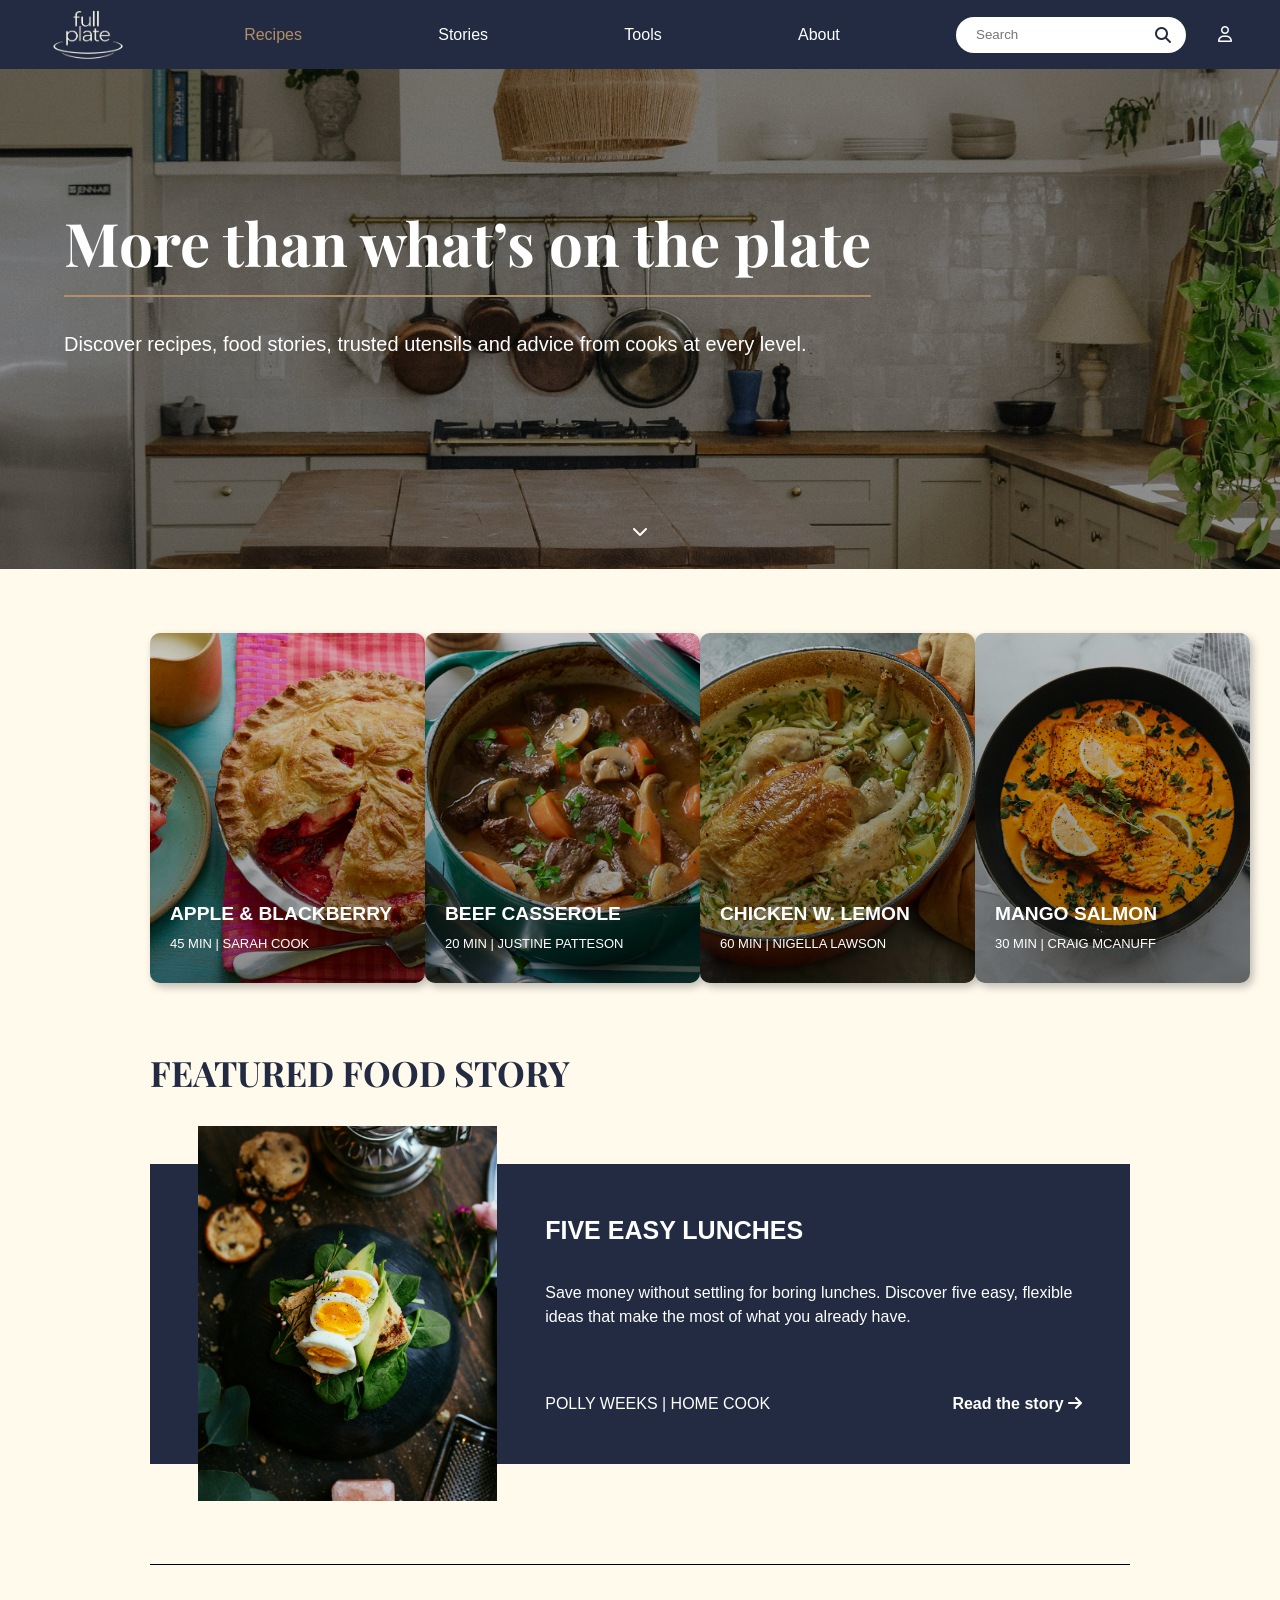
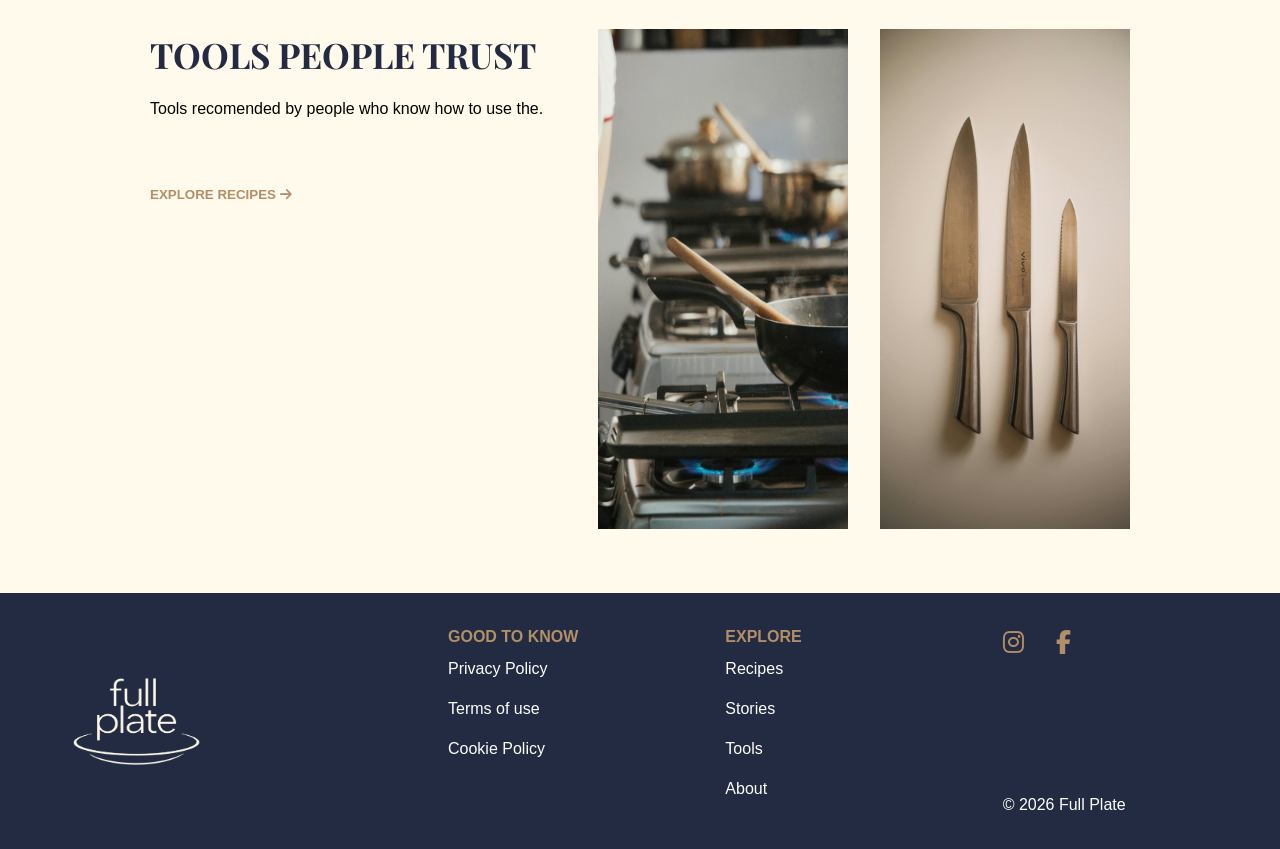
==== commit b5d30af7: "statisk kommentarfelt tilføjet til single-recipe, samt ændring af navigation styling" ====
--- a/index.html
+++ b/index.html
@@ -21,9 +21,9 @@
 
 			<!-- Navigation -->
 			<ul class="nav-links">
-				<li><a href="./recipes.html">Recipes</a></li>
+				<li class="current-menu-item"><a href="./recipes.html">Recipes</a></li>
 				<li><a href="./food-stories.html">Stories</a></li>
-				<li><a href="#">Tools</a></li>
+				<li><a href="./tools.html">Tools</a></li>
 				<li><a href="#">About</a></li>
 			</ul>
 
@@ -38,11 +38,69 @@
 				<a href="#" class="user-login">
 					<i class="fa-regular fa-user"></i>
 				</a>
-
-			</div>
-
+			</div>
 		</nav>
+
 	</header>
+	<!-- Login Pop Up -->
+	<div class="account-overlay"></div>
+	<aside class="account-panel">
+
+		<button class="close-account" type="button" aria-label="Close account panel">
+			<i class="fa-solid fa-xmark"></i>
+		</button>
+
+		<h2>CREATE YOUR OWN ACCOUNT</h2>
+
+		<p>
+			Join a community that cooks, shares and celebrates good food.
+		</p>
+
+		<form class="account-form">
+			<label>
+				NAME
+				<input type="text" name="name" placeholder="Your Name">
+			</label>
+
+			<label>
+				EMAIL
+				<input type="email" name="email" placeholder="Your Email">
+			</label>
+
+			<label>
+				PASSWORD
+				<input type="password" name="password" placeholder="Your Password">
+			</label>
+
+			<fieldset class="cook-level">
+				<legend>Choose your cooking level</legend>
+
+				<label>
+					<input type="radio" name="level" value="home-cook" checked>
+					HOME COOK
+				</label>
+
+				<label>
+					<input type="radio" name="level" value="amateur">
+					AMATEUR
+				</label>
+
+				<label>
+					<input type="radio" name="level" value="professional">
+					PRO. CHEF
+				</label>
+			</fieldset>
+
+			<button class="create-account" type="submit">
+				CREATE ACCOUNT
+			</button>
+
+			<a href="#" class="account-login">
+				Already have an account?
+				<i class="fa-solid fa-arrow-right"></i>
+			</a>
+		</form>
+	</aside>
 
 	<section class="hero-homepage">
 
--- a/style.css
+++ b/style.css
@@ -16,7 +16,6 @@
 }
 
 main {
-    max-width: 1200px;
     margin: 0 150px;
 }
 
@@ -94,6 +93,8 @@
 
     /* så billedet ikke overlapper andet på siden */
     margin-top: var(--largestGap);
+
+    transition: transform 0.3s ease;
 }
 
 .blue-card-img {
@@ -117,6 +118,10 @@
     justify-content: space-between;
 }
 
+.blue-card:hover {
+    transform: scale(1.01);
+}
+
 .blue-box h3 {
     font-size: var(--h3Size);
     margin: 0 0 var(--mediumGap) 0;
@@ -134,7 +139,7 @@
     text-decoration: none;
 }
 
-.btn-arrow.blue-card-link:hover {
+.btn-arrow:hover {
     color: var(--camel);
     transform: translateY(-3px);
     transition: all 0.3s ease;
@@ -158,29 +163,6 @@
     transition: background-color 0.3s ease;
 }
 
-/* når man scroller */
-
-.header.scrolled {
-    background-color: rgba(61, 60, 60, 0.15);
-
-}
-
-/* Navigation og ikon bliver camel */
-.header.scrolled .nav-links a {
-    color: var(--camel);
-}
-
-.header.scrolled .user-login {
-    color: var(--camel);
-}
-
-.header.scrolled .nav-links a:hover {
-    color: var(--white);
-}
-
-.header.scrolled .user-login:hover {
-    color: var(--white);
-}
 
 .nav {
     display: flex;
@@ -210,6 +192,12 @@
 }
 
 .nav-links a:hover {
+    color: var(--camel);
+}
+
+
+/* Den side man befinder sig på */
+.nav-links .current-menu-item a {
     color: var(--camel);
 }
 
@@ -323,6 +311,8 @@
 /* Det enkelte card */
 .recipe-card {
     width: 100%;
+    transition: transform 0.3s ease;
+
 }
 
 /* Cardets billede */
@@ -332,6 +322,12 @@
     background-size: cover;
     object-fit: cover;
     background-position: center;
+    transition: transform 0.3s ease;
+
+}
+
+.recipe-card:hover {
+    transform: scale(1.02);
 }
 
 .recipe-card-text {
@@ -373,6 +369,10 @@
     text-decoration: none;
 }
 
+.author-level-thin {
+    font-weight: 390;
+}
+
 /* Recipe filter */
 .recipe-filter {
     display: flex;
@@ -397,27 +397,21 @@
     align-items: center;
     gap: var(--smallGap);
     padding: 0 0 12px;
-    color: black;
+    color: var(--black);
     background: none;
     border: none;
     font-family: inherit;
-    font-weight: 600;
     font-size: 16px;
     cursor: pointer;
 }
 
+.filter-button.active {
+    color: var(--camel);
+    font-weight: 700;
+}
+
 .filter-button i {
     font-size: 16px;
-}
-
-.filter-button.active::after {
-    content: "";
-    position: absolute;
-    left: 0;
-    bottom: 0;
-    width: 45px;
-    height: 3px;
-    background-color: var(--camel);
 }
 
 .recipe-count {
@@ -536,6 +530,12 @@
 
 
 /* indhold */
+.story-date {
+    color: var(--camel);
+    margin-bottom: 10px;
+    font-style: italic;
+    margin-top: 10px;
+}
 
 .food-story-container {
     display: grid;
@@ -543,20 +543,70 @@
     gap: var(--largeGap);
 }
 
-.food-story .p {
-    color: green;
+.first-letter {
+    font-size: var(--h2Size);
+    color: var(--navy);
+    font-family: "Playfair Display", serif;
 }
 
 .foodstory-img {
     width: 100%;
     height: 300px;
     object-fit: cover;
-    margin-bottom: var(--mediumGap);
-}
-
-
+}
+
+.foodstory-text {
+    padding-bottom: var(--mediumGap) 0;
+}
+
+.foodstory-content {
+    max-width: 700px;
+}
+
+.foodstory-content h3 {
+    margin-bottom: 25px;
+}
+
+.foodstory-content .btn {
+    margin-top: 25px;
+}
+
+/* single food story bar */
+
+.progress {
+    position: absolute;
+    bottom: 0;
+    left: 0;
+
+    height: 5px;
+    width: 100%;
+    background: var(--camel);
+
+    animation-name: scroll;
+    animation-timeline: scroll();
+    transform-origin: left;
+}
+
+@keyframes scroll {
+    from {
+        transform: scaleX(0);
+    }
+
+    to {
+        transform: scaleX(1);
+    }
+}
 
 /* single food story slut */
+
+/* Single Tool */
+
+.tool-container {
+    display: grid;
+    grid-template-columns: 1fr 1fr;
+    gap: var(--largeGap);
+    align-items: start;
+}
 
 /* ISABELLA SLUT */
 
@@ -892,4 +942,269 @@
     margin: var(--smallGap) 0;
 }
 
-/* FREJA SLUT */+/* TOOLS START */
+.tools-hero {
+    display: grid;
+    grid-template-columns: 1.5fr 1fr;
+    align-items: center;
+    gap: var(--largestGap);
+
+    min-height: 450px;
+    padding: var(--largestGap) 0;
+}
+
+.tools-hero .hero-text h1 {
+    margin-top: 0;
+}
+
+.tools-hero-images {
+    display: grid;
+    grid-template-columns: repeat(2, 1fr);
+    gap: var(--smallGap);
+
+    max-width: 550px;
+    margin-left: auto;
+}
+
+.tools-hero-images img {
+    display: block;
+    width: 100%;
+    height: 380px;
+    object-fit: cover;
+}
+
+.tip-of-the-week {
+    color: var(--camel);
+    font-weight: 600;
+}
+
+.tools-filter {
+    margin-bottom: var(--mediumGap);
+}
+
+/* Login Pop up */
+.account-overlay {
+    position: fixed;
+    inset: 0;
+    z-index: 1999;
+
+    background-color: rgba(0, 0, 0, 0.6);
+
+    opacity: 0;
+    visibility: hidden;
+    pointer-events: none;
+
+    transition:
+        opacity 0.4s ease,
+        visibility 0.4s ease;
+}
+
+.account-overlay.open {
+    opacity: 1;
+    visibility: visible;
+    pointer-events: auto;
+}
+
+.account-panel {
+    position: fixed;
+    top: 0;
+    right: 0;
+    z-index: 2000;
+    width: 40%;
+    min-width: 450px;
+    height: 100vh;
+    padding: var(--mediumGap) var(--largestGap);
+
+    color: var(--black);
+    background-color: var(--offWhite);
+    overflow-y: auto;
+
+    transform: translateX(100%);
+    transition: transform 0.4s ease;
+}
+
+.account-panel.open {
+    transform: translateX(0);
+}
+
+.close-account {
+    position: absolute;
+    top: 25px;
+    right: 30px;
+
+    padding: 0;
+    color: var(--navy);
+    background: none;
+    border: none;
+
+    font-size: 28px;
+    cursor: pointer;
+}
+
+.account-panel h2 {
+    margin: 20px 0 var(--smallGap);
+    color: var(--navy);
+    font-family: "Playfair Display", serif;
+}
+
+.account-panel>p {
+    margin: 0 0 var(--largeGap);
+}
+
+.account-form {
+    display: flex;
+    flex-direction: column;
+    gap: var(--mediumGap);
+}
+
+.account-form>label {
+    display: flex;
+    flex-direction: column;
+    gap: 5px;
+
+    font-weight: 600;
+}
+
+.account-form input[type="text"],
+.account-form input[type="email"],
+.account-form input[type="password"] {
+    width: 100%;
+    padding: 12px;
+
+    background-color: var(--white);
+    border: 2px solid var(--navy);
+
+    font-family: inherit;
+    font-size: 16px;
+}
+
+.cook-level {
+    display: flex;
+    justify-content: space-between;
+
+    margin: 0;
+    padding: 0;
+    border: none;
+}
+
+.cook-level legend {
+    position: absolute;
+    width: 1px;
+    height: 1px;
+    overflow: hidden;
+}
+
+.cook-level label {
+    display: flex;
+    flex-direction: column;
+    align-items: center;
+    gap: 8px;
+
+    font-weight: 500;
+}
+
+.create-account {
+    width: 100%;
+    padding: 14px;
+
+    color: var(--white);
+    background-color: var(--navy);
+    border: none;
+
+    font-family: inherit;
+    font-size: 16px;
+    font-weight: 700;
+
+    cursor: pointer;
+}
+
+.account-login {
+    align-self: center;
+
+    color: var(--camel);
+    font-weight: 600;
+    text-decoration: none;
+}
+
+/* FREJA SLUT */
+
+/* Statisk kommentarfelt */
+
+/* Recipe reviews */
+
+.recipe-reviews {
+    margin: var(--largestGap) 0;
+    padding: var(--largestGap) 0;
+    border-top: 1px solid var(--navy);
+}
+
+.reviews-heading {
+    margin-bottom: var(--largeGap);
+}
+
+.reviews-heading>p {
+    margin-bottom: var(--smallGap);
+    color: var(--camel);
+    font-size: 14px;
+    font-weight: 600;
+}
+
+.reviews-heading h2 {
+    margin: 0;
+}
+
+.review-list {
+    border-top: 1px solid var(--navy);
+}
+
+.review {
+    display: grid;
+    grid-template-columns: 280px 1fr;
+    gap: var(--largeGap);
+
+    padding: var(--largeGap) 0;
+    border-bottom: 1px solid var(--navy);
+}
+
+.review-author {
+    display: flex;
+    align-items: center;
+    gap: var(--smallGap);
+}
+
+.review-author img {
+    width: 70px;
+    height: 70px;
+    border-radius: 50%;
+    object-fit: cover;
+}
+
+.review-author h3 {
+    margin: 0 0 4px;
+    font-family: "Roboto", sans-serif;
+    font-size: 18px;
+}
+
+.review-author p {
+    margin: 0;
+    color: var(--camel);
+    font-size: 12px;
+    font-weight: 600;
+}
+
+.review-content {
+    max-width: 700px;
+}
+
+.review-stars {
+    margin-bottom: var(--smallGap);
+    color: var(--camel);
+    font-size: 22px;
+    letter-spacing: 3px;
+}
+
+.review-content p {
+    margin: 0;
+    font-size: 18px;
+    line-height: 1.6;
+}
